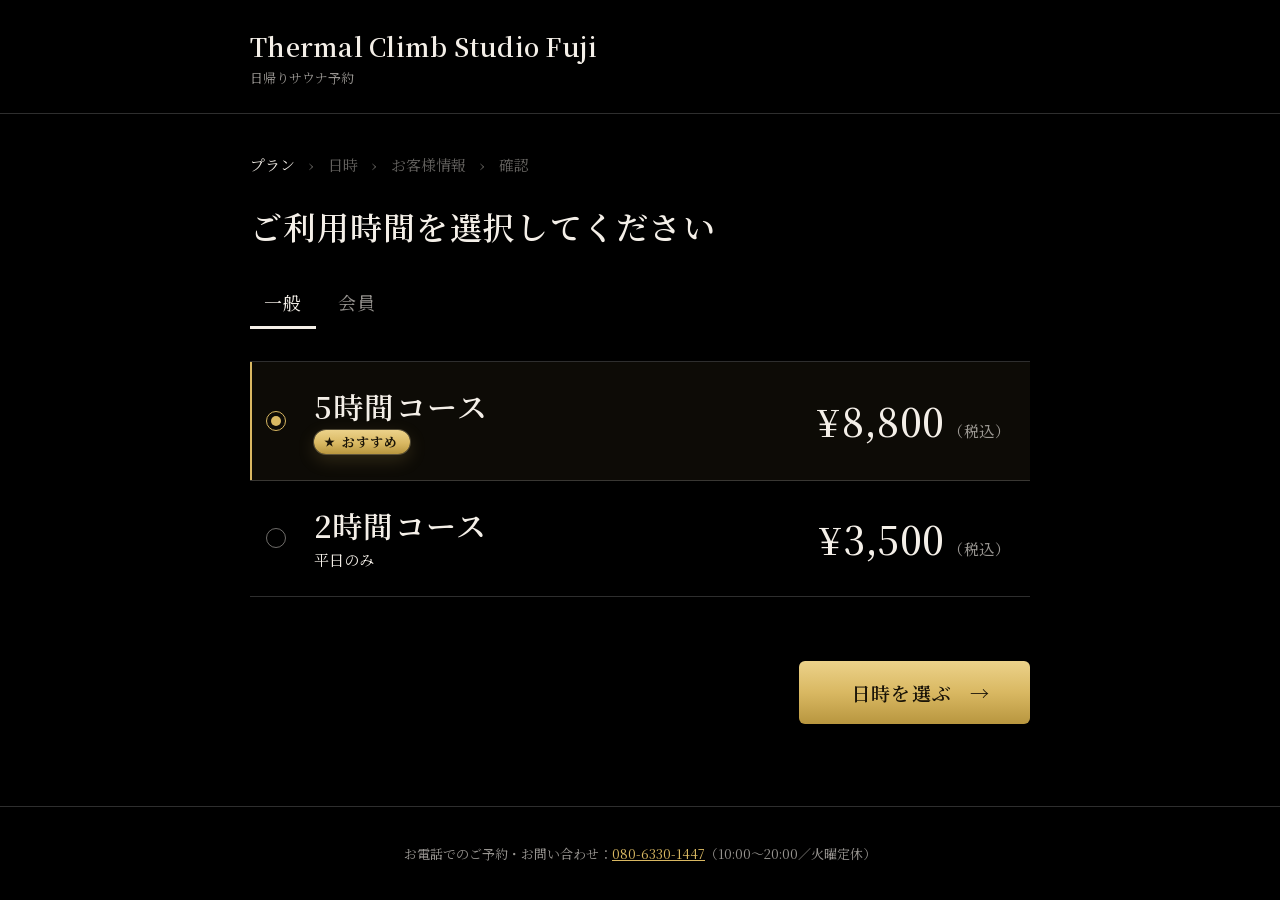
==== book/index.html @ 10e7ab7f "feat: Thermal Climb Studio Fuji のサイトを追加 - トップ: 全画面ヒーロー動画、3つの特徴（横スクロール）、5つのサウナのカードスライダー、日帰り料金表 - 各サウナ" ====
<!DOCTYPE html>
<html lang="ja">
<head>
<meta charset="utf-8">
<meta name="viewport" content="width=device-width, initial-scale=1">
<title>ご予約 | Thermal Climb Studio Fuji</title>
<meta name="description" content="Thermal Climb Studio Fuji の日帰りサウナ予約。ご利用時間（2時間・5時間）をお選びください。">
<link rel="icon" href="../icon.png">
<link rel="stylesheet" href="../css/0h_nvp_7jebjj.css">
<link rel="stylesheet" href="../css/book.css">
</head>
<body class="bk">
  <header class="bk__head">
    <a class="bk__brand" href="../">
      <span class="bk__brand-name">Thermal Climb Studio Fuji</span>
      <span class="bk__brand-sub">日帰りサウナ予約</span>
    </a>
  </header>

  <main class="bk__main">
    <ol class="bk__steps" aria-label="予約の流れ">
      <li class="is-current" aria-current="step">プラン</li>
      <li>日時</li>
      <li>お客様情報</li>
      <li>確認</li>
    </ol>

    <h1 class="bk__title">ご利用時間を選択してください</h1>

    <div class="bk__tabs" role="tablist" aria-label="料金区分">
      <button type="button" class="bk__tab" role="tab" id="tab-general" aria-controls="panel-general" aria-selected="true">一般</button>
      <button type="button" class="bk__tab" role="tab" id="tab-member" aria-controls="panel-member" aria-selected="false" tabindex="-1">会員</button>
    </div>

    <form class="bk__form" action="https://www.sauna-club.jp/book" method="get">
      <fieldset class="bk__panel" role="tabpanel" id="panel-general" aria-labelledby="tab-general">
        <legend class="bk__sr">一般料金のコース</legend>
        <label class="bk__plan">
          <input type="radio" name="plan" value="general-5h" checked>
          <span class="bk__radio" aria-hidden="true"></span>
          <span class="bk__plan-body">
            <span class="bk__plan-name">5時間コース</span>
            <span class="bk__badge">おすすめ</span>
          </span>
          <span class="bk__price"><span class="bk__yen">¥</span>8,800<span class="bk__tax">（税込）</span></span>
        </label>
        <label class="bk__plan">
          <input type="radio" name="plan" value="general-2h">
          <span class="bk__radio" aria-hidden="true"></span>
          <span class="bk__plan-body">
            <span class="bk__plan-name">2時間コース</span>
            <span class="bk__plan-note">平日のみ</span>
          </span>
          <span class="bk__price"><span class="bk__yen">¥</span>3,500<span class="bk__tax">（税込）</span></span>
        </label>
      </fieldset>

      <fieldset class="bk__panel" role="tabpanel" id="panel-member" aria-labelledby="tab-member" hidden disabled>
        <legend class="bk__sr">会員料金のコース</legend>
        <label class="bk__plan">
          <input type="radio" name="plan-member" value="member-5h" checked>
          <span class="bk__radio" aria-hidden="true"></span>
          <span class="bk__plan-body">
            <span class="bk__plan-name">5時間コース</span>
            <span class="bk__badge">おすすめ</span>
          </span>
          <span class="bk__price"><span class="bk__yen">¥</span>6,000<span class="bk__tax">（税込）</span></span>
        </label>
        <label class="bk__plan">
          <input type="radio" name="plan-member" value="member-2h">
          <span class="bk__radio" aria-hidden="true"></span>
          <span class="bk__plan-body">
            <span class="bk__plan-name">2時間コース</span>
          </span>
          <span class="bk__price"><span class="bk__yen">¥</span>2,480<span class="bk__tax">（税込）</span></span>
        </label>
        <label class="bk__plan">
          <input type="radio" name="plan-member" value="member-10h">
          <span class="bk__radio" aria-hidden="true"></span>
          <span class="bk__plan-body">
            <span class="bk__plan-name">10時間コース</span>
          </span>
          <span class="bk__price"><span class="bk__yen">¥</span>10,000<span class="bk__tax">（税込）</span></span>
        </label>
        <p class="bk__memo">会員料金のご利用には会員登録が必要です。平日個人会員の方は平日のみご利用いただけます。<a href="../plans/membership/">会員プランを見る</a></p>
      </fieldset>

      <div class="bk__actions">
        <button type="submit" class="bk__next">日時を選ぶ<span aria-hidden="true" class="bk__arrow">→</span></button>
      </div>
    </form>
  </main>

  <footer class="bk__foot">
    <p>お電話でのご予約・お問い合わせ：<a href="tel:08063301447">080-6330-1447</a>（10:00〜20:00／火曜定休）</p>
  </footer>

  <script src="../js/book.js" defer></script>
</body>
</html>
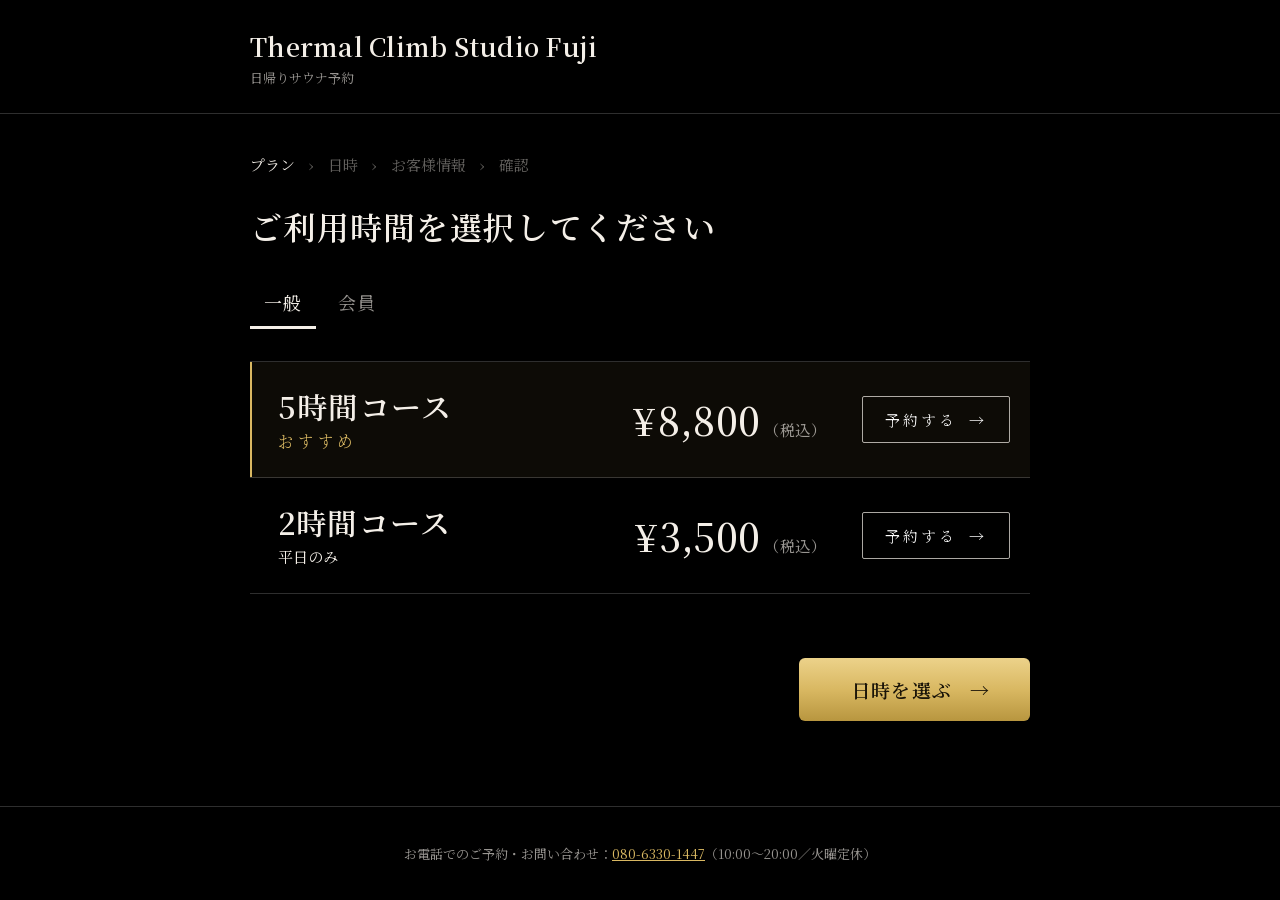
==== commit ae3d34c6: "feat: 予約フロー（日時・お客様情報・確認）と施設写真スライダーを追加 - 予約: プラン行に「予約する」ボタン、おすすめを金色の細字に。日時ページ（人数・カレンダー・開始時間）、お客様情報、確認" ====
--- a/book/index.html
+++ b/book/index.html
@@ -8,6 +8,7 @@
 <link rel="icon" href="../icon.png">
 <link rel="stylesheet" href="../css/0h_nvp_7jebjj.css">
 <link rel="stylesheet" href="../css/book.css">
+<link rel="stylesheet" href="../css/book-plan.css">
 </head>
 <body class="bk">
   <header class="bk__head">
@@ -32,7 +33,7 @@
       <button type="button" class="bk__tab" role="tab" id="tab-member" aria-controls="panel-member" aria-selected="false" tabindex="-1">会員</button>
     </div>
 
-    <form class="bk__form" action="https://www.sauna-club.jp/book" method="get">
+    <form class="bk__form" action="date/" method="get">
       <fieldset class="bk__panel" role="tabpanel" id="panel-general" aria-labelledby="tab-general">
         <legend class="bk__sr">一般料金のコース</legend>
         <label class="bk__plan">
@@ -43,6 +44,7 @@
             <span class="bk__badge">おすすめ</span>
           </span>
           <span class="bk__price"><span class="bk__yen">¥</span>8,800<span class="bk__tax">（税込）</span></span>
+          <span class="bk__reserve" aria-hidden="true">予約する<span class="bk__reserve-arrow">&#8594;</span></span>
         </label>
         <label class="bk__plan">
           <input type="radio" name="plan" value="general-2h">
@@ -52,6 +54,7 @@
             <span class="bk__plan-note">平日のみ</span>
           </span>
           <span class="bk__price"><span class="bk__yen">¥</span>3,500<span class="bk__tax">（税込）</span></span>
+          <span class="bk__reserve" aria-hidden="true">予約する<span class="bk__reserve-arrow">&#8594;</span></span>
         </label>
       </fieldset>
 
@@ -65,6 +68,7 @@
             <span class="bk__badge">おすすめ</span>
           </span>
           <span class="bk__price"><span class="bk__yen">¥</span>6,000<span class="bk__tax">（税込）</span></span>
+          <span class="bk__reserve" aria-hidden="true">予約する<span class="bk__reserve-arrow">&#8594;</span></span>
         </label>
         <label class="bk__plan">
           <input type="radio" name="plan-member" value="member-2h">
@@ -73,6 +77,7 @@
             <span class="bk__plan-name">2時間コース</span>
           </span>
           <span class="bk__price"><span class="bk__yen">¥</span>2,480<span class="bk__tax">（税込）</span></span>
+          <span class="bk__reserve" aria-hidden="true">予約する<span class="bk__reserve-arrow">&#8594;</span></span>
         </label>
         <label class="bk__plan">
           <input type="radio" name="plan-member" value="member-10h">
@@ -81,6 +86,7 @@
             <span class="bk__plan-name">10時間コース</span>
           </span>
           <span class="bk__price"><span class="bk__yen">¥</span>10,000<span class="bk__tax">（税込）</span></span>
+          <span class="bk__reserve" aria-hidden="true">予約する<span class="bk__reserve-arrow">&#8594;</span></span>
         </label>
         <p class="bk__memo">会員料金のご利用には会員登録が必要です。平日個人会員の方は平日のみご利用いただけます。<a href="../plans/membership/">会員プランを見る</a></p>
       </fieldset>
@@ -96,5 +102,6 @@
   </footer>
 
   <script src="../js/book.js" defer></script>
+  <script src="../js/book-plan-link.js" defer></script>
 </body>
 </html>
--- a/css/book.css
+++ b/css/book.css
@@ -178,3 +178,12 @@
 @media (prefers-reduced-motion: reduce) {
   .bk *, .bk *::before, .bk *::after { transition: none !important; animation: none !important; }
 }
+
+/* No radio circle: the selected row is shown by the gold edge line and tint only. */
+.bk__radio { display: none; }
+.bk__plan { grid-template-columns: 1fr auto; padding-left: 28px; }
+.bk__plan:has(input:focus-visible) { outline: 1px solid var(--bk-gold); outline-offset: -1px; }
+@media (max-width: 560px) {
+  .bk__plan { grid-template-columns: 1fr; padding-left: 20px; }
+  .bk__price { grid-column: 1; }
+}
--- a/css/book-plan.css
+++ b/css/book-plan.css
@@ -0,0 +1,44 @@
+/* Booking step 1: a "予約する" button on every plan row; "おすすめ" as thin gold text (no pill). */
+.bk__plan { grid-template-columns: 1fr auto auto; column-gap: clamp(16px, 3vw, 36px); }
+
+.bk__badge {
+  display: inline-block;
+  padding: 0;
+  border-radius: 0;
+  background: none;
+  box-shadow: none;
+  color: var(--bk-gold);
+  font-family: "Shippori Mincho", "Noto Serif JP", serif;
+  font-size: 15px;
+  font-weight: 300;
+  letter-spacing: .32em;
+  line-height: 1.4;
+  transform: scaleY(1.18);
+  transform-origin: left center;
+}
+.bk__badge::before { content: none; }
+
+.bk__reserve {
+  display: inline-flex;
+  align-items: center;
+  gap: 12px;
+  padding: 12px 22px;
+  border: 1px solid rgba(244, 239, 232, .7);
+  border-radius: 2px;
+  color: #fff;
+  font-size: 15px;
+  font-weight: 300;
+  letter-spacing: .2em;
+  white-space: nowrap;
+  transition: background .3s var(--bk-ease), color .3s var(--bk-ease), border-color .3s var(--bk-ease);
+}
+.bk__reserve-arrow { transition: transform .3s var(--bk-ease); }
+.bk__plan:hover .bk__reserve { background: #fff; color: #111; border-color: #fff; }
+.bk__plan:hover .bk__reserve-arrow { transform: translateX(3px); }
+
+@media (max-width: 560px) {
+  .bk__plan { grid-template-columns: 1fr auto; row-gap: 14px; }
+  .bk__plan-body { grid-column: 1 / -1; }
+  .bk__price { grid-column: 1; }
+  .bk__reserve { grid-column: 2; padding: 10px 16px; font-size: 14px; }
+}
